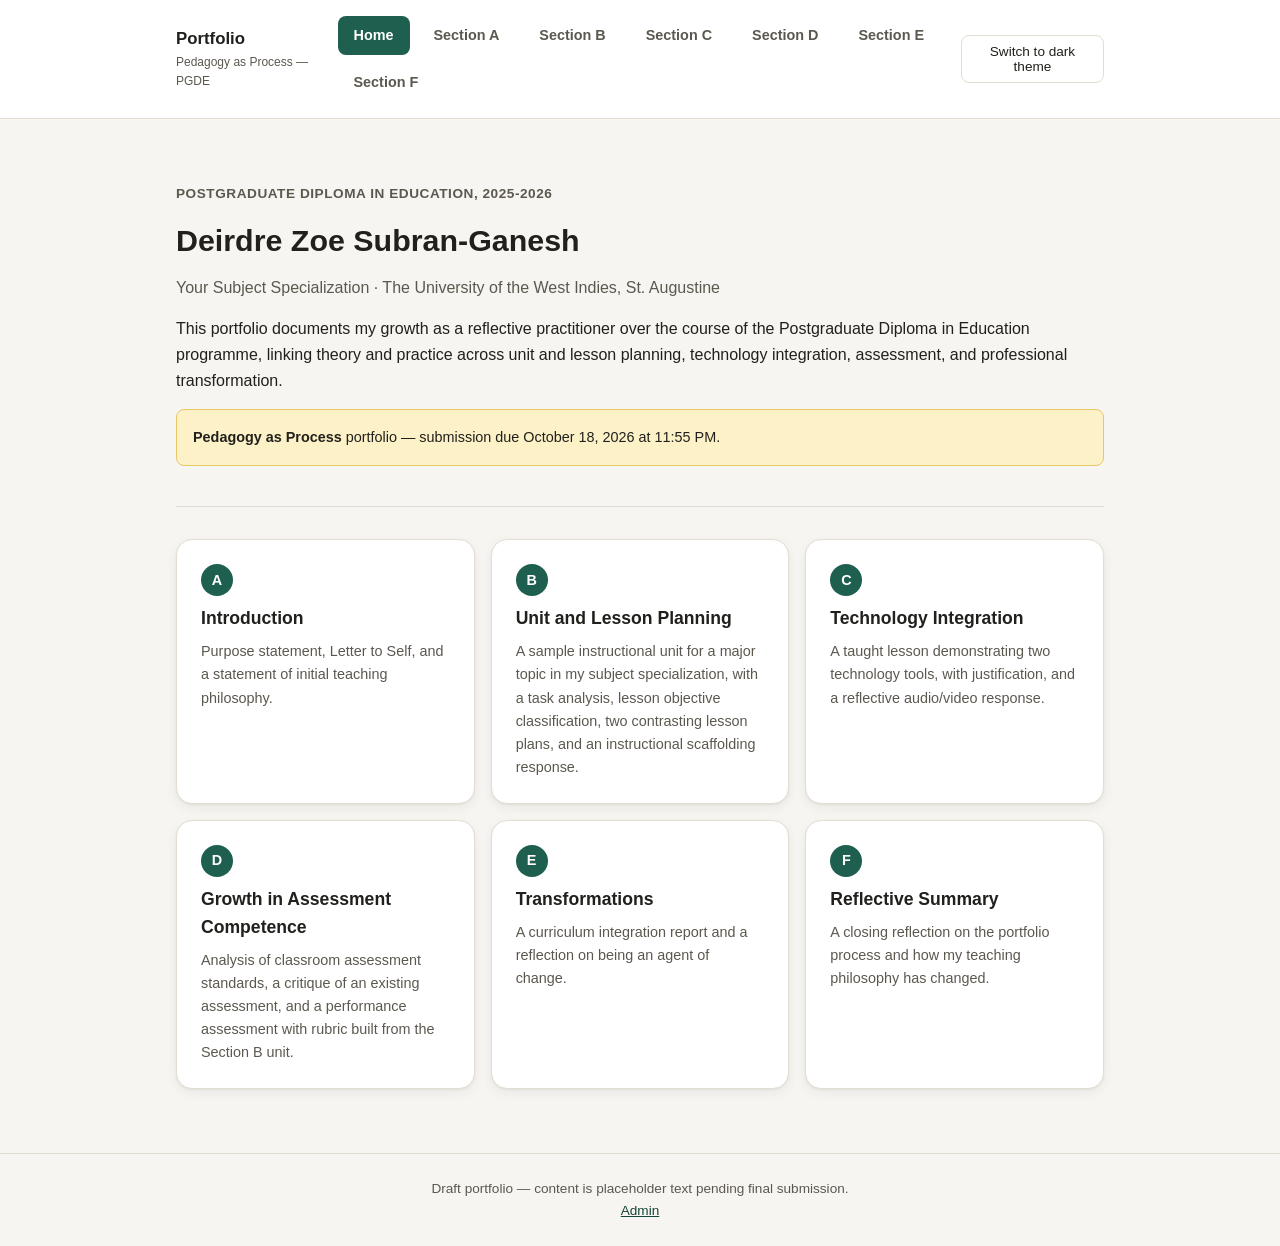
==== index.html @ cde9e7b0 "Add files via upload" ====
<!doctype html>
<html lang="en">
<head>
  <meta charset="utf-8">
  <meta name="viewport" content="width=device-width, initial-scale=1">
  <title>Pedagogy as Process — Portfolio</title>
  <meta name="description" content="PGDE Pedagogy as Process assessment portfolio.">
  <link rel="stylesheet" href="css/styles.css">
</head>
<body>
  <header class="site-header">
    <div class="site-header__inner">
      <a class="site-title" href="index.html">
        Portfolio
        <small>Pedagogy as Process — PGDE</small>
      </a>
      <nav class="main-nav" aria-label="Primary">
        <a href="index.html">Home</a>
        <a href="section-a.html">Section A</a>
        <a href="section-b.html">Section B</a>
        <a href="section-c.html">Section C</a>
        <a href="section-d.html">Section D</a>
        <a href="section-e.html">Section E</a>
        <a href="section-f.html">Section F</a>
      </nav>
      <button id="theme-toggle" class="theme-toggle" type="button">Switch to dark theme</button>
    </div>
  </header>

  <main>
    <section class="hero" id="hero" aria-label="Introduction">
      <p>Loading…</p>
    </section>

    <h2 class="visually-hidden">Table of Contents</h2>
    <div class="toc-grid" id="toc-grid"></div>
  </main>

  <footer class="site-footer">
    Draft portfolio — content is placeholder text pending final submission.<br>
    <a href="admin.html">Admin</a>
  </footer>

  <script src="js/utils.js"></script>
  <script src="js/nav.js"></script>
  <script src="js/home.js"></script>
</body>
</html>
---- css/styles.css ----
/* ==========================================================================
   Design tokens
   ========================================================================== */
:root {
  --space-1: 8px;
  --space-2: 16px;
  --space-3: 24px;
  --space-4: 32px;
  --space-5: 40px;
  --space-6: 48px;
  --space-8: 64px;

  --radius-sm: 8px;
  --radius-md: 16px;
  --radius-lg: 24px;

  --font-body: "Segoe UI", -apple-system, BlinkMacSystemFont, Roboto, Helvetica, Arial, sans-serif;
  --font-serif: Georgia, "Times New Roman", serif;

  --max-width: 960px;

  --color-bg: #f7f5f1;
  --color-surface: #ffffff;
  --color-surface-raised: #ffffff;
  --color-border: #e3ddd2;
  --color-text: #21201c;
  --color-text-muted: #5c584f;
  --color-accent: #1f5f4f;
  --color-accent-strong: #16453a;
  --color-accent-contrast: #ffffff;
  --color-highlight-bg: #fdf1c8;
  --color-highlight-border: #e9c766;
  --color-badge-bg: #eef2ee;
  --color-badge-text: #1f5f4f;
  --color-link: #16453a;
  --color-focus: #c8890a;
  --shadow-card: 0 1px 2px rgba(33, 32, 28, 0.06), 0 4px 12px rgba(33, 32, 28, 0.06);
}

@media (prefers-color-scheme: dark) {
  :root:not([data-theme="light"]) {
    --color-bg: #16181a;
    --color-surface: #1f2225;
    --color-surface-raised: #262a2e;
    --color-border: #33383d;
    --color-text: #ece9e2;
    --color-text-muted: #a9a49a;
    --color-accent: #6fc7ac;
    --color-accent-strong: #8fd9c2;
    --color-accent-contrast: #0e1512;
    --color-highlight-bg: #3a331a;
    --color-highlight-border: #7a611f;
    --color-badge-bg: #223028;
    --color-badge-text: #8fd9c2;
    --color-link: #8fd9c2;
    --color-focus: #f0b429;
    --shadow-card: 0 1px 2px rgba(0, 0, 0, 0.4), 0 4px 16px rgba(0, 0, 0, 0.35);
  }
}

:root[data-theme="dark"] {
  --color-bg: #16181a;
  --color-surface: #1f2225;
  --color-surface-raised: #262a2e;
  --color-border: #33383d;
  --color-text: #ece9e2;
  --color-text-muted: #a9a49a;
  --color-accent: #6fc7ac;
  --color-accent-strong: #8fd9c2;
  --color-accent-contrast: #0e1512;
  --color-highlight-bg: #3a331a;
  --color-highlight-border: #7a611f;
  --color-badge-bg: #223028;
  --color-badge-text: #8fd9c2;
  --color-link: #8fd9c2;
  --color-focus: #f0b429;
  --shadow-card: 0 1px 2px rgba(0, 0, 0, 0.4), 0 4px 16px rgba(0, 0, 0, 0.35);
}

/* ==========================================================================
   Reset & base
   ========================================================================== */
*, *::before, *::after { box-sizing: border-box; }

html { color-scheme: light dark; }

body {
  margin: 0;
  background: var(--color-bg);
  color: var(--color-text);
  font-family: var(--font-body);
  line-height: 1.6;
  font-size: 16px;
}

img { max-width: 100%; display: block; }

a { color: var(--color-link); }
a:focus-visible,
button:focus-visible,
[tabindex]:focus-visible {
  outline: 3px solid var(--color-focus);
  outline-offset: 2px;
}

h1, h2, h3, h4 { line-height: 1.25; margin: 0 0 var(--space-2); }
p { margin: 0 0 var(--space-2); }

.visually-hidden {
  position: absolute;
  width: 1px; height: 1px;
  padding: 0; margin: -1px;
  overflow: hidden;
  clip: rect(0, 0, 0, 0);
  white-space: nowrap;
  border: 0;
}

@media (prefers-reduced-motion: reduce) {
  *, *::before, *::after {
    animation-duration: 0.001ms !important;
    animation-iteration-count: 1 !important;
    transition-duration: 0.001ms !important;
    scroll-behavior: auto !important;
  }
}

/* ==========================================================================
   Layout
   ========================================================================== */
.site-header {
  position: sticky;
  top: 0;
  z-index: 20;
  background: var(--color-surface);
  border-bottom: 1px solid var(--color-border);
}

.site-header__inner {
  max-width: var(--max-width);
  margin: 0 auto;
  padding: var(--space-2);
  display: flex;
  align-items: center;
  justify-content: space-between;
  gap: var(--space-2);
}

.site-title {
  font-size: 1.05rem;
  font-weight: 700;
  text-decoration: none;
  color: var(--color-text);
}

.site-title small {
  display: block;
  font-weight: 400;
  font-size: 0.75rem;
  color: var(--color-text-muted);
}

.main-nav {
  display: flex;
  flex-wrap: wrap;
  gap: var(--space-1);
}

.main-nav a {
  text-decoration: none;
  color: var(--color-text-muted);
  padding: var(--space-1) var(--space-2);
  border-radius: var(--radius-sm);
  font-size: 0.9rem;
  font-weight: 600;
}

.main-nav a:hover { background: var(--color-badge-bg); color: var(--color-text); }
.main-nav a[aria-current="page"] {
  background: var(--color-accent);
  color: var(--color-accent-contrast);
}

.theme-toggle {
  border: 1px solid var(--color-border);
  background: var(--color-surface);
  color: var(--color-text);
  border-radius: var(--radius-sm);
  padding: var(--space-1) var(--space-2);
  cursor: pointer;
  font-size: 0.85rem;
}

main {
  max-width: var(--max-width);
  margin: 0 auto;
  padding: var(--space-4) var(--space-2) var(--space-8);
}

.site-footer {
  border-top: 1px solid var(--color-border);
  padding: var(--space-3) var(--space-2);
  text-align: center;
  color: var(--color-text-muted);
  font-size: 0.85rem;
}

/* Back-to-ToC floating button (translates the paper "Return to TOC" affordance) */
.back-to-toc {
  position: fixed;
  right: var(--space-3);
  bottom: var(--space-3);
  z-index: 30;
  display: inline-flex;
  align-items: center;
  gap: var(--space-1);
  background: var(--color-accent);
  color: var(--color-accent-contrast);
  text-decoration: none;
  padding: var(--space-1) var(--space-3);
  border-radius: 999px;
  box-shadow: var(--shadow-card);
  font-size: 0.85rem;
  font-weight: 600;
}
.back-to-toc:hover { background: var(--color-accent-strong); }

/* ==========================================================================
   Home / hero / ToC
   ========================================================================== */
.hero {
  padding: var(--space-4) 0 var(--space-3);
  border-bottom: 1px solid var(--color-border);
  margin-bottom: var(--space-4);
}

.hero h1 { font-size: 1.9rem; }
.hero .meta { color: var(--color-text-muted); margin-bottom: var(--space-2); }

.callout {
  background: var(--color-highlight-bg);
  border: 1px solid var(--color-highlight-border);
  border-radius: var(--radius-sm);
  padding: var(--space-2);
  font-size: 0.9rem;
  margin: var(--space-2) 0;
}

.toc-grid {
  display: grid;
  grid-template-columns: repeat(auto-fit, minmax(260px, 1fr));
  gap: var(--space-2);
}

.toc-card {
  background: var(--color-surface);
  border: 1px solid var(--color-border);
  border-radius: var(--radius-md);
  padding: var(--space-3);
  box-shadow: var(--shadow-card);
  text-decoration: none;
  color: var(--color-text);
  display: flex;
  flex-direction: column;
  gap: var(--space-1);
}

.toc-card:hover { border-color: var(--color-accent); }

.toc-card__label {
  display: inline-flex;
  align-items: center;
  justify-content: center;
  width: 32px;
  height: 32px;
  border-radius: 50%;
  background: var(--color-accent);
  color: var(--color-accent-contrast);
  font-weight: 700;
  font-size: 0.9rem;
}

.toc-card__title { font-size: 1.1rem; font-weight: 700; }
.toc-card__summary { color: var(--color-text-muted); font-size: 0.9rem; }

.badge {
  display: inline-block;
  background: var(--color-badge-bg);
  color: var(--color-badge-text);
  border-radius: 999px;
  padding: 2px 10px;
  font-size: 0.75rem;
  font-weight: 700;
  width: fit-content;
}

/* ==========================================================================
   Section page
   ========================================================================== */
.section-hero {
  margin-bottom: var(--space-4);
  padding-bottom: var(--space-3);
  border-bottom: 1px solid var(--color-border);
}

.section-hero__eyebrow {
  color: var(--color-text-muted);
  font-size: 0.85rem;
  font-weight: 700;
  text-transform: uppercase;
  letter-spacing: 0.04em;
}

.section-hero h1 { display: flex; align-items: center; gap: var(--space-2); flex-wrap: wrap; }
.section-hero__summary { color: var(--color-text-muted); }

.section-nav {
  display: flex;
  justify-content: space-between;
  gap: var(--space-2);
  margin-top: var(--space-6);
  padding-top: var(--space-3);
  border-top: 1px solid var(--color-border);
  font-size: 0.9rem;
}
.section-nav a { text-decoration: none; font-weight: 600; }

.caption-block {
  background: var(--color-surface);
  border: 1px solid var(--color-border);
  border-left: 4px solid var(--color-accent);
  border-radius: var(--radius-sm);
  padding: var(--space-3);
  margin-bottom: var(--space-4);
}
.caption-block__label { font-weight: 700; margin-bottom: var(--space-1); }

.task-list {
  display: flex;
  flex-direction: column;
  gap: var(--space-3);
}

.task-card {
  background: var(--color-surface);
  border: 1px solid var(--color-border);
  border-radius: var(--radius-md);
  padding: var(--space-3);
  box-shadow: var(--shadow-card);
}

.task-card__header {
  display: flex;
  justify-content: space-between;
  align-items: baseline;
  gap: var(--space-2);
  flex-wrap: wrap;
  margin-bottom: var(--space-1);
}

.task-card__title { font-size: 1.05rem; font-weight: 700; margin: 0; }

.word-count {
  font-size: 0.8rem;
  color: var(--color-text-muted);
  white-space: nowrap;
}
.word-count[data-over="true"] { color: #b3261e; font-weight: 700; }

.task-card__body { color: var(--color-text); white-space: pre-wrap; }
.task-card__meta { color: var(--color-text-muted); font-size: 0.85rem; margin-top: var(--space-1); }

.doc-embed {
  margin-top: var(--space-2);
  border: 1px solid var(--color-border);
  border-radius: var(--radius-sm);
  overflow: hidden;
  background: var(--color-bg);
}
.doc-embed iframe { width: 100%; height: 480px; border: 0; display: block; }
.doc-embed__toolbar {
  display: flex;
  justify-content: space-between;
  align-items: center;
  padding: var(--space-1) var(--space-2);
  background: var(--color-badge-bg);
  font-size: 0.85rem;
}

.media-embed {
  margin-top: var(--space-2);
  border-radius: var(--radius-sm);
  overflow: hidden;
  border: 1px solid var(--color-border);
}
.media-embed iframe { width: 100%; aspect-ratio: 16 / 9; border: 0; display: block; }

.placeholder-box {
  margin-top: var(--space-2);
  border: 2px dashed var(--color-border);
  border-radius: var(--radius-sm);
  padding: var(--space-3);
  color: var(--color-text-muted);
  font-size: 0.9rem;
  text-align: center;
}

.resource-link {
  display: inline-flex;
  align-items: center;
  gap: 4px;
  margin-top: var(--space-2);
  padding: var(--space-1) var(--space-2);
  border: 1px solid var(--color-border);
  border-radius: var(--radius-sm);
  text-decoration: none;
  font-weight: 600;
  font-size: 0.9rem;
  background: var(--color-badge-bg);
}

/* ==========================================================================
   Appendix
   ========================================================================== */
.doc-table {
  width: 100%;
  border-collapse: collapse;
  font-size: 0.9rem;
}
.doc-table th, .doc-table td {
  text-align: left;
  padding: var(--space-1) var(--space-2);
  border-bottom: 1px solid var(--color-border);
}

/* ==========================================================================
   Admin panel
   ========================================================================== */
.admin-banner {
  background: var(--color-highlight-bg);
  border: 1px solid var(--color-highlight-border);
  border-radius: var(--radius-sm);
  padding: var(--space-2) var(--space-3);
  font-size: 0.9rem;
  margin-bottom: var(--space-3);
}
.admin-banner strong { display: block; margin-bottom: 4px; }
.admin-banner code {
  background: rgba(0, 0, 0, 0.08);
  border-radius: 4px;
  padding: 1px 6px;
  font-size: 0.85em;
}
.admin-banner--dirty {
  background: #fde3d0;
  border-color: #e08a3c;
}
:root[data-theme="dark"] .admin-banner--dirty {
  background: #3a2a18;
  border-color: #b3671a;
}
@media (prefers-color-scheme: dark) {
  :root:not([data-theme="light"]) .admin-banner--dirty {
    background: #3a2a18;
    border-color: #b3671a;
  }
}

.admin-gate {
  max-width: 420px;
  margin: var(--space-6) auto;
  background: var(--color-surface);
  border: 1px solid var(--color-border);
  border-radius: var(--radius-md);
  padding: var(--space-4);
  box-shadow: var(--shadow-card);
}
.admin-gate h1 { font-size: 1.3rem; }

.field {
  display: flex;
  flex-direction: column;
  gap: 4px;
  margin-bottom: var(--space-2);
}
.field label { font-size: 0.85rem; font-weight: 700; }
.field input[type="text"],
.field input[type="password"],
.field input[type="url"],
.field input[type="number"],
.field input[type="datetime-local"],
.field select,
.field textarea {
  font: inherit;
  padding: var(--space-1) var(--space-2);
  border: 1px solid var(--color-border);
  border-radius: var(--radius-sm);
  background: var(--color-surface);
  color: var(--color-text);
  width: 100%;
}
.field textarea { min-height: 96px; resize: vertical; }
.field-hint { font-size: 0.78rem; color: var(--color-text-muted); }
.field-error { font-size: 0.78rem; color: #b3261e; }

.btn {
  font: inherit;
  font-weight: 700;
  font-size: 0.85rem;
  padding: var(--space-1) var(--space-2);
  border-radius: var(--radius-sm);
  border: 1px solid var(--color-border);
  background: var(--color-surface);
  color: var(--color-text);
  cursor: pointer;
}
.btn:hover { background: var(--color-badge-bg); }
.btn-primary { background: var(--color-accent); color: var(--color-accent-contrast); border-color: var(--color-accent); }
.btn-primary:hover { background: var(--color-accent-strong); }
.btn-danger { color: #b3261e; border-color: #b3261e; background: transparent; }
.btn-danger:hover { background: #b3261e; color: #fff; }
.btn-row { display: flex; gap: var(--space-1); flex-wrap: wrap; margin-top: var(--space-2); }

.admin-panel__header {
  display: flex;
  justify-content: space-between;
  align-items: center;
  gap: var(--space-2);
  flex-wrap: wrap;
  margin-bottom: var(--space-3);
}

.admin-section-group {
  background: var(--color-surface);
  border: 1px solid var(--color-border);
  border-radius: var(--radius-md);
  margin-bottom: var(--space-3);
  overflow: hidden;
}
.admin-section-group > summary {
  cursor: pointer;
  padding: var(--space-2) var(--space-3);
  font-weight: 700;
  list-style: none;
  display: flex;
  justify-content: space-between;
  align-items: center;
  background: var(--color-badge-bg);
}
.admin-section-group > summary::-webkit-details-marker { display: none; }
.admin-section-group__body { padding: var(--space-3); }

.task-row {
  display: flex;
  align-items: center;
  gap: var(--space-2);
  padding: var(--space-2);
  border: 1px solid var(--color-border);
  border-radius: var(--radius-sm);
  margin-bottom: var(--space-1);
  flex-wrap: wrap;
}
.task-row__title { font-weight: 600; flex: 1; min-width: 140px; }
.task-row__type { font-size: 0.75rem; color: var(--color-text-muted); }
.task-row__actions { display: flex; gap: 4px; }
.task-row__actions button { padding: 2px 8px; font-size: 0.8rem; }

.task-edit-form {
  border: 1px dashed var(--color-border);
  border-radius: var(--radius-sm);
  padding: var(--space-2);
  margin: var(--space-1) 0 var(--space-2);
  background: var(--color-bg);
}

.resource-row {
  display: grid;
  grid-template-columns: 1fr 1fr auto auto auto;
  gap: var(--space-1);
  align-items: center;
  margin-bottom: var(--space-1);
}
@media (max-width: 720px) {
  .resource-row { grid-template-columns: 1fr; }
}

.export-grid {
  display: grid;
  grid-template-columns: repeat(auto-fit, minmax(200px, 1fr));
  gap: var(--space-2);
}
.export-card {
  border: 1px solid var(--color-border);
  border-radius: var(--radius-sm);
  padding: var(--space-2);
  text-align: center;
}
.export-card--dirty {
  border: 2px solid #e08a3c;
}
.badge--warning {
  background: #fde3d0;
  color: #7a3d0a;
}
:root[data-theme="dark"] .badge--warning {
  background: #4a3116;
  color: #f0b429;
}
@media (prefers-color-scheme: dark) {
  :root:not([data-theme="light"]) .badge--warning {
    background: #4a3116;
    color: #f0b429;
  }
}

/* ==========================================================================
   Responsive
   ========================================================================== */
@media (max-width: 640px) {
  .site-header__inner { flex-direction: column; align-items: stretch; }
  .main-nav { justify-content: center; }
  .back-to-toc { right: var(--space-2); bottom: var(--space-2); }
}
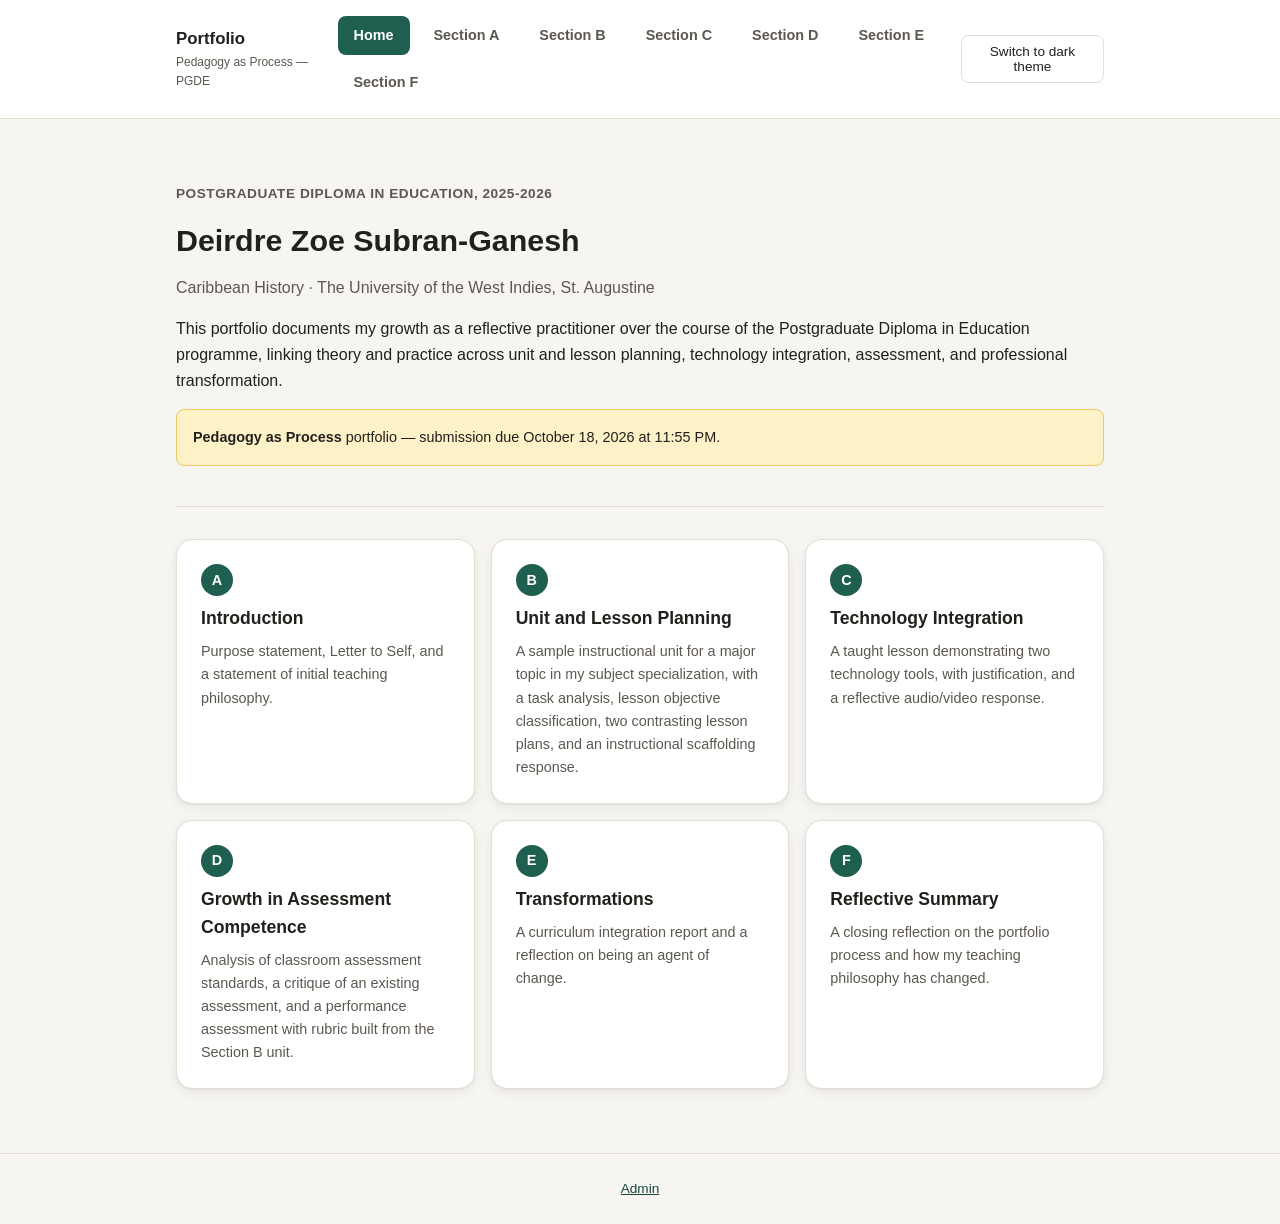
==== commit 6016ee21: "Add files via upload" ====
--- a/index.html
+++ b/index.html
@@ -37,7 +37,6 @@
   </main>
 
   <footer class="site-footer">
-    Draft portfolio — content is placeholder text pending final submission.<br>
     <a href="admin.html">Admin</a>
   </footer>
 
